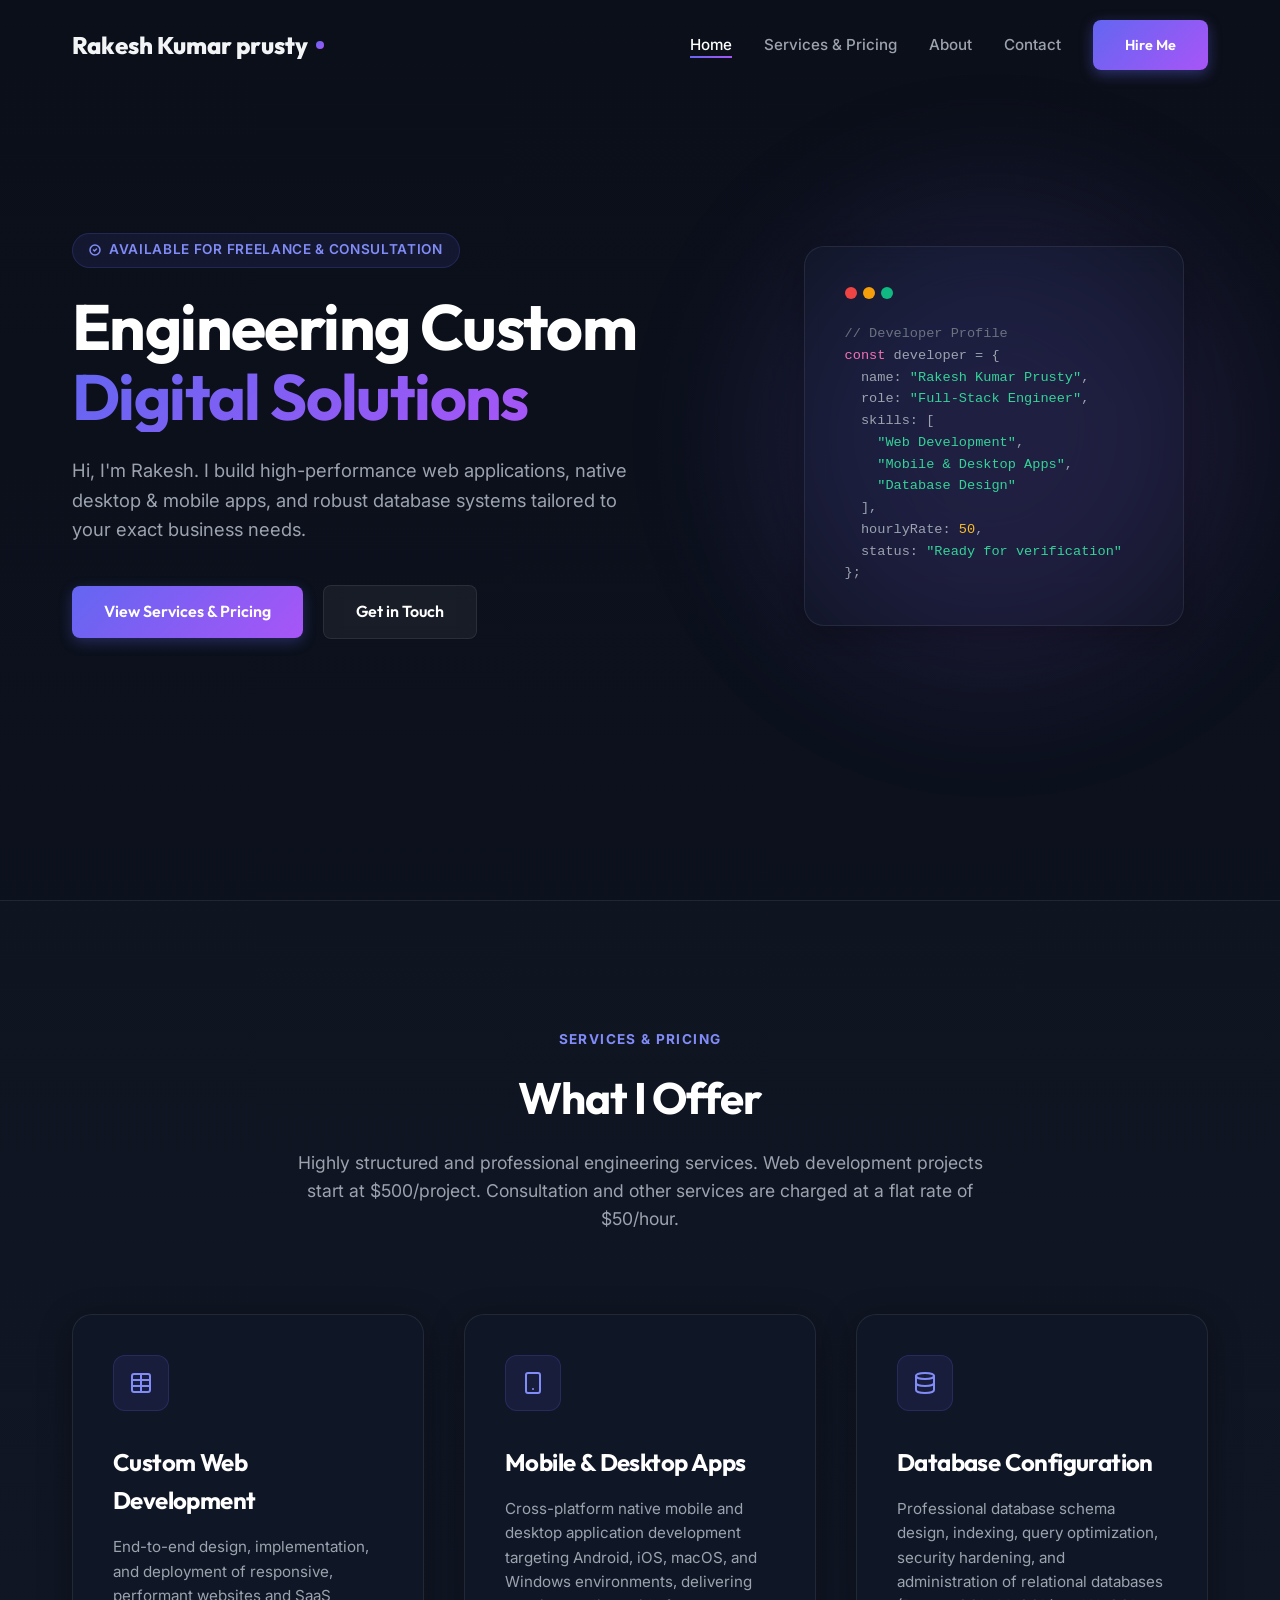
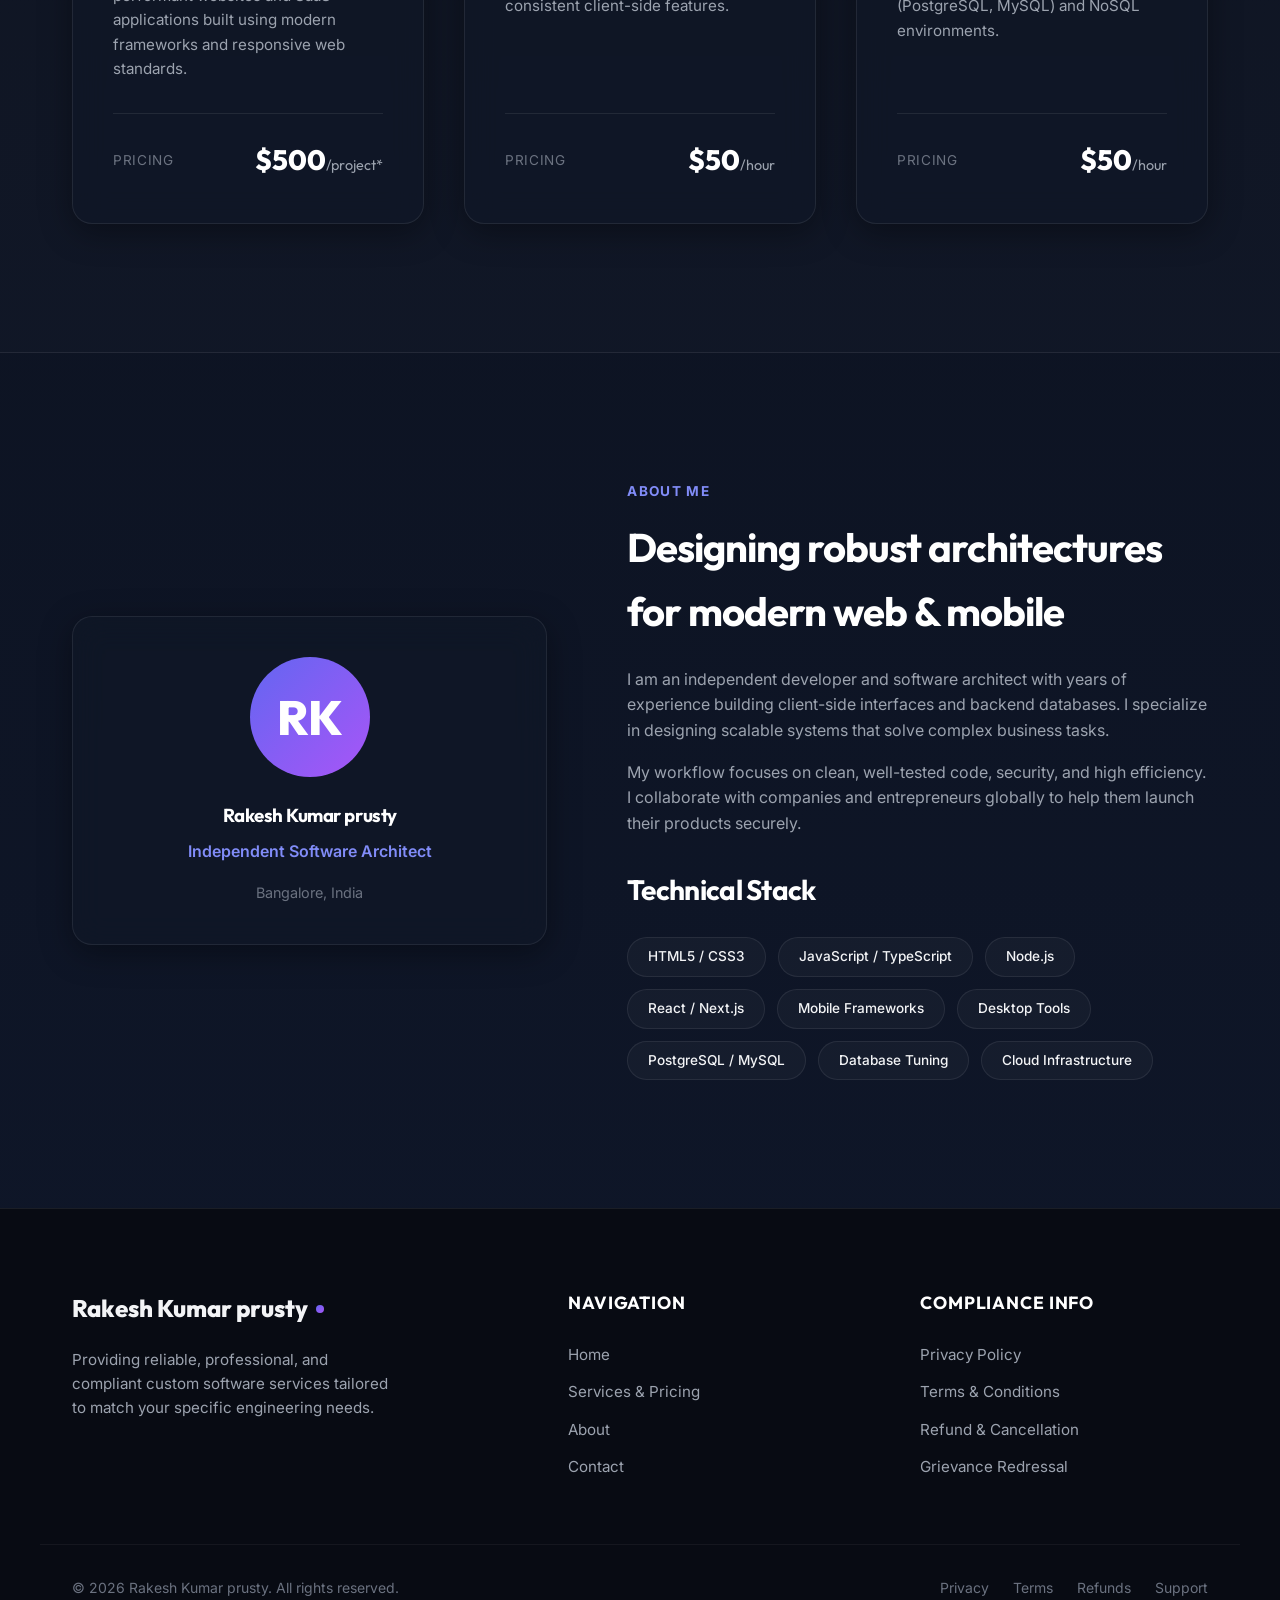
==== index.html @ a21fa16c "Initial commit of compliance website Initial commit of compliance website" ====
<!DOCTYPE html>
<html lang="en">
<head>
    <meta charset="UTF-8">
    <meta name="viewport" content="width=device-width, initial-scale=1.0">
    <title>Rakesh Kumar prusty | Professional Software Developer</title>
    <meta name="description" content="Official developer portfolio of Rakesh Kumar prusty. Expert custom web development, mobile/desktop applications, and database configuration services.">
    <link rel="stylesheet" href="styles.css">
</head>
<body>

    <!-- Header Navigation -->
    <header>
        <div class="container nav-container">
            <a href="index.html" class="logo">
                Rakesh Kumar prusty<span class="logo-dot"></span>
            </a>
            
            <button class="nav-toggle" id="navToggle" aria-label="Toggle Navigation">
                <span></span>
                <span></span>
                <span></span>
            </button>
            
            <ul class="nav-menu" id="navMenu">
                <li><a href="index.html#home" class="nav-link active">Home</a></li>
                <li><a href="index.html#services" class="nav-link">Services & Pricing</a></li>
                <li><a href="index.html#about" class="nav-link">About</a></li>
                <li><a href="contact.html" class="nav-link">Contact</a></li>
                <li><a href="contact.html" class="btn nav-btn">Hire Me</a></li>
            </ul>
        </div>
    </header>

    <!-- Hero Section -->
    <section id="home" class="hero">
        <div class="container hero-grid">
            <div class="hero-content">
                <div class="hero-badge">
                    <svg width="12" height="12" viewBox="0 0 24 24" fill="none" stroke="currentColor" stroke-width="3" stroke-linecap="round" stroke-linejoin="round"><circle cx="12" cy="12" r="10"></circle><path d="m9 12 2 2 4-4"></path></svg>
                    Available for Freelance & Consultation
                </div>
                <h1 class="hero-title">Engineering Custom <span class="text-gradient">Digital Solutions</span></h1>
                <p class="hero-desc">Hi, I'm Rakesh. I build high-performance web applications, native desktop & mobile apps, and robust database systems tailored to your exact business needs.</p>
                <div class="hero-btns">
                    <a href="#services" class="btn btn-primary">View Services & Pricing</a>
                    <a href="contact.html" class="btn btn-secondary">Get in Touch</a>
                </div>
            </div>
            
            <div class="hero-visual">
                <div class="visual-box glass-card">
                    <div class="code-window">
                        <div class="code-header">
                            <span class="code-dot red"></span>
                            <span class="code-dot yellow"></span>
                            <span class="code-dot green"></span>
                        </div>
                        <div class="code-body">
                            <p class="code-comment">// Developer Profile</p>
                            <p><span class="code-keyword">const</span> developer = {</p>
                            <p>&nbsp;&nbsp;name: <span class="code-string">"Rakesh Kumar Prusty"</span>,</p>
                            <p>&nbsp;&nbsp;role: <span class="code-string">"Full-Stack Engineer"</span>,</p>
                            <p>&nbsp;&nbsp;skills: [</p>
                            <p>&nbsp;&nbsp;&nbsp;&nbsp;<span class="code-string">"Web Development"</span>,</p>
                            <p>&nbsp;&nbsp;&nbsp;&nbsp;<span class="code-string">"Mobile & Desktop Apps"</span>,</p>
                            <p>&nbsp;&nbsp;&nbsp;&nbsp;<span class="code-string">"Database Design"</span></p>
                            <p>&nbsp;&nbsp;],</p>
                            <p>&nbsp;&nbsp;hourlyRate: <span class="code-value">50</span>,</p>
                            <p>&nbsp;&nbsp;status: <span class="code-string">"Ready for verification"</span></p>
                            <p>};</p>
                            <br>
                            <p><span class="code-keyword">function</span> <span class="code-property">buildApp</span>(clientRequirements) {</p>
                            <p>&nbsp;&nbsp;<span class="code-keyword">return</span> developer.skills</p>
                            <p>&nbsp;&nbsp;&nbsp;&nbsp;.<span class="code-property">map</span>(skill => <span class="code-property">apply</span>(skill));</p>
                            <p>}</p>
                        </div>
                    </div>
                </div>
            </div>
        </div>
    </section>

    <!-- Services Section -->
    <section id="services" style="background: rgba(255, 255, 255, 0.01); border-top: 1px solid var(--border-color); border-bottom: 1px solid var(--border-color);">
        <div class="container">
            <div class="section-header">
                <span class="section-tag">Services & Pricing</span>
                <h2 class="section-title">What I Offer</h2>
                <p class="section-desc">Highly structured and professional engineering services. Web development projects start at $500/project. Consultation and other services are charged at a flat rate of $50/hour.</p>
            </div>
            
            <div class="services-grid">
                <!-- Service 1 -->
                <div class="service-card glass-card">
                    <div class="service-icon-wrapper">
                        <svg width="24" height="24" viewBox="0 0 24 24" fill="none" stroke="currentColor" stroke-width="2" stroke-linecap="round" stroke-linejoin="round"><rect width="18" height="18" x="3" y="3" rx="2" /><path d="M21 9H3" /><path d="M21 15H3" /><path d="M12 3v18" /></svg>
                    </div>
                    <h3 class="service-title">Custom Web Development</h3>
                    <p class="service-desc">End-to-end design, implementation, and deployment of responsive, performant websites and SaaS applications built using modern frameworks and responsive web standards.</p>
                    <div class="service-footer">
                        <span class="price-label">Pricing</span>
                        <span class="price-value">$500<span class="price-period">/project*</span></span>
                    </div>
                </div>
                
                <!-- Service 2 -->
                <div class="service-card glass-card">
                    <div class="service-icon-wrapper">
                        <svg width="24" height="24" viewBox="0 0 24 24" fill="none" stroke="currentColor" stroke-width="2" stroke-linecap="round" stroke-linejoin="round"><rect width="14" height="20" x="5" y="2" rx="2" ry="2" /><path d="M12 18h.01" /></svg>
                    </div>
                    <h3 class="service-title">Mobile & Desktop Apps</h3>
                    <p class="service-desc">Cross-platform native mobile and desktop application development targeting Android, iOS, macOS, and Windows environments, delivering consistent client-side features.</p>
                    <div class="service-footer">
                        <span class="price-label">Pricing</span>
                        <span class="price-value">$50<span class="price-period">/hour</span></span>
                    </div>
                </div>
                
                <!-- Service 3 -->
                <div class="service-card glass-card">
                    <div class="service-icon-wrapper">
                        <svg width="24" height="24" viewBox="0 0 24 24" fill="none" stroke="currentColor" stroke-width="2" stroke-linecap="round" stroke-linejoin="round"><ellipse cx="12" cy="5" rx="9" ry="3" /><path d="M3 5v14c0 1.66 4 3 9 3s9-1.34 9-3V5" /><path d="M3 12c0 1.66 4 3 9 3s9-1.34 9-3" /></svg>
                    </div>
                    <h3 class="service-title">Database Configuration</h3>
                    <p class="service-desc">Professional database schema design, indexing, query optimization, security hardening, and administration of relational databases (PostgreSQL, MySQL) and NoSQL environments.</p>
                    <div class="service-footer">
                        <span class="price-label">Pricing</span>
                        <span class="price-value">$50<span class="price-period">/hour</span></span>
                    </div>
                </div>
            </div>
        </div>
    </section>

    <!-- About Section -->
    <section id="about">
        <div class="container about-grid">
            <div class="about-visual">
                <div class="glass-card" style="text-align: center;">
                    <div style="width: 120px; height: 120px; border-radius: 50%; background: var(--gradient-primary); margin: 0 auto 1.5rem auto; display: flex; align-items: center; justify-content: center; font-size: 3rem; font-family: var(--font-heading); font-weight: 800; color: #ffffff;">
                        RK
                    </div>
                    <h3>Rakesh Kumar prusty</h3>
                    <p style="color: var(--primary-light); font-weight: 600; margin-top: 0.5rem;">Independent Software Architect</p>
                    <p style="color: var(--text-muted); font-size: 0.9rem; margin-top: 1rem;">Bangalore, India</p>
                </div>
            </div>
            
            <div class="about-content">
                <span class="section-tag">About Me</span>
                <h2 style="font-size: 2.5rem; margin-bottom: 1.5rem;">Designing robust architectures for modern web & mobile</h2>
                <div class="about-text">
                    <p>I am an independent developer and software architect with years of experience building client-side interfaces and backend databases. I specialize in designing scalable systems that solve complex business tasks.</p>
                    <p>My workflow focuses on clean, well-tested code, security, and high efficiency. I collaborate with companies and entrepreneurs globally to help them launch their products securely.</p>
                </div>
                <h3>Technical Stack</h3>
                <div class="skills-list">
                    <span class="skill-tag">HTML5 / CSS3</span>
                    <span class="skill-tag">JavaScript / TypeScript</span>
                    <span class="skill-tag">Node.js</span>
                    <span class="skill-tag">React / Next.js</span>
                    <span class="skill-tag">Mobile Frameworks</span>
                    <span class="skill-tag">Desktop Tools</span>
                    <span class="skill-tag">PostgreSQL / MySQL</span>
                    <span class="skill-tag">Database Tuning</span>
                    <span class="skill-tag">Cloud Infrastructure</span>
                </div>
            </div>
        </div>
    </section>

    <!-- Footer -->
    <footer>
        <div class="container footer-grid">
            <div class="footer-brand">
                <a href="index.html" class="logo">
                    Rakesh Kumar prusty<span class="logo-dot"></span>
                </a>
                <p class="footer-text">Providing reliable, professional, and compliant custom software services tailored to match your specific engineering needs.</p>
            </div>
            
            <div>
                <h4 class="footer-title">Navigation</h4>
                <ul class="footer-links">
                    <li><a href="index.html#home" class="footer-link">Home</a></li>
                    <li><a href="index.html#services" class="footer-link">Services & Pricing</a></li>
                    <li><a href="index.html#about" class="footer-link">About</a></li>
                    <li><a href="contact.html" class="footer-link">Contact</a></li>
                </ul>
            </div>
            
            <div>
                <h4 class="footer-title">Compliance Info</h4>
                <ul class="footer-links">
                    <li><a href="privacy.html" class="footer-link">Privacy Policy</a></li>
                    <li><a href="terms.html" class="footer-link">Terms & Conditions</a></li>
                    <li><a href="refund.html" class="footer-link">Refund & Cancellation</a></li>
                    <li><a href="contact.html" class="footer-link">Grievance Redressal</a></li>
                </ul>
            </div>
        </div>
        
        <div class="container footer-bottom">
            <p>&copy; <span id="currentYear"></span> Rakesh Kumar prusty. All rights reserved.</p>
            <div class="footer-policies">
                <a href="privacy.html">Privacy</a>
                <a href="terms.html">Terms</a>
                <a href="refund.html">Refunds</a>
                <a href="contact.html">Support</a>
            </div>
        </div>
    </footer>

    <script src="script.js"></script>
</body>
</html>
---- styles.css ----
@import url('https://fonts.googleapis.com/css2?family=Inter:wght@300;400;500;600;700&family=Outfit:wght@400;500;600;700;800&display=swap');

/* CSS Custom Properties / Design System */
:root {
    /* Colors */
    --bg-primary: #0b0f19;
    --bg-secondary: #111827;
    --bg-card: rgba(17, 24, 39, 0.7);
    --border-color: rgba(255, 255, 255, 0.08);
    --border-color-hover: rgba(99, 102, 241, 0.4);
    
    --text-primary: #f3f4f6;
    --text-secondary: #9ca3af;
    --text-muted: #6b7280;
    
    --primary: #6366f1;
    --primary-light: #818cf8;
    --primary-dark: #4f46e5;
    --secondary: #14b8a6;
    --accent: #a855f7;
    
    /* Gradients */
    --gradient-primary: linear-gradient(135deg, var(--primary), var(--accent));
    --gradient-glow: linear-gradient(135deg, rgba(99, 102, 241, 0.15), rgba(168, 85, 247, 0.15));
    --gradient-dark: linear-gradient(to bottom, #0b0f19, #0f172a);
    
    /* Fonts */
    --font-heading: 'Outfit', sans-serif;
    --font-body: 'Inter', sans-serif;
    
    /* Transitions & Shadow */
    --transition-fast: 0.2s cubic-bezier(0.4, 0, 0.2, 1);
    --transition-normal: 0.3s cubic-bezier(0.4, 0, 0.2, 1);
    --transition-slow: 0.5s cubic-bezier(0.4, 0, 0.2, 1);
    --shadow-sm: 0 1px 2px 0 rgba(0, 0, 0, 0.05);
    --shadow-md: 0 4px 6px -1px rgba(0, 0, 0, 0.1), 0 2px 4px -1px rgba(0, 0, 0, 0.06);
    --shadow-lg: 0 10px 15px -3px rgba(0, 0, 0, 0.1), 0 4px 6px -2px rgba(0, 0, 0, 0.05);
    --shadow-glass: 0 8px 32px 0 rgba(0, 0, 0, 0.37);
}

/* Reset & Global */
* {
    margin: 0;
    padding: 0;
    box-sizing: border-box;
}

html {
    scroll-behavior: smooth;
    font-size: 16px;
}

body {
    background-color: var(--bg-primary);
    background-image: var(--gradient-dark);
    color: var(--text-primary);
    font-family: var(--font-body);
    line-height: 1.6;
    overflow-x: hidden;
    min-height: 100vh;
}

/* Typography */
h1, h2, h3, h4, h5, h6 {
    font-family: var(--font-heading);
    font-weight: 700;
    letter-spacing: -0.025em;
    color: #ffffff;
}

a {
    color: inherit;
    text-decoration: none;
    transition: var(--transition-fast);
}

/* Helper Classes */
.container {
    width: 100%;
    max-width: 1200px;
    margin: 0 auto;
    padding: 0 2rem;
}

.text-gradient {
    background: var(--gradient-primary);
    -webkit-background-clip: text;
    -webkit-text-fill-color: transparent;
    background-clip: text;
    display: inline-block;
}

/* Navigation Bar */
header {
    position: fixed;
    top: 0;
    left: 0;
    width: 100%;
    z-index: 1000;
    padding: 1.25rem 0;
    transition: var(--transition-normal);
}

header.scrolled {
    padding: 0.75rem 0;
    background: rgba(11, 15, 25, 0.8);
    backdrop-filter: blur(12px);
    -webkit-backdrop-filter: blur(12px);
    border-bottom: 1px solid var(--border-color);
    box-shadow: var(--shadow-glass);
}

.nav-container {
    display: flex;
    justify-content: space-between;
    align-items: center;
}

.logo {
    font-family: var(--font-heading);
    font-size: 1.5rem;
    font-weight: 800;
    display: flex;
    align-items: center;
    gap: 0.5rem;
}

.logo-dot {
    width: 8px;
    height: 8px;
    border-radius: 50%;
    background: var(--gradient-primary);
    display: inline-block;
}

.nav-menu {
    display: flex;
    align-items: center;
    list-style: none;
    gap: 2rem;
}

.nav-link {
    font-weight: 500;
    font-size: 0.95rem;
    color: var(--text-secondary);
    position: relative;
    padding: 0.25rem 0;
}

.nav-link::after {
    content: '';
    position: absolute;
    bottom: 0;
    left: 0;
    width: 0;
    height: 2px;
    background: var(--gradient-primary);
    transition: var(--transition-normal);
}

.nav-link:hover, .nav-link.active {
    color: #ffffff;
}

.nav-link:hover::after, .nav-link.active::after {
    width: 100%;
}

.nav-btn {
    background: var(--gradient-primary);
    color: #ffffff;
    padding: 0.6rem 1.25rem;
    border-radius: 9999px;
    font-weight: 600;
    font-size: 0.9rem;
    box-shadow: 0 4px 14px rgba(99, 102, 241, 0.4);
}

.nav-btn:hover {
    transform: translateY(-2px);
    box-shadow: 0 6px 20px rgba(99, 102, 241, 0.6);
}

/* Mobile Nav Toggle */
.nav-toggle {
    display: none;
    cursor: pointer;
    background: none;
    border: none;
    flex-direction: column;
    gap: 6px;
    z-index: 1001;
}

.nav-toggle span {
    display: block;
    width: 25px;
    height: 2px;
    background: #ffffff;
    transition: var(--transition-normal);
}

/* Hero Section */
.hero {
    min-height: 100vh;
    display: flex;
    align-items: center;
    padding-top: 100px;
    position: relative;
    overflow: hidden;
}

.hero-grid {
    display: grid;
    grid-template-columns: 1.2fr 0.8fr;
    gap: 4rem;
    align-items: center;
}

.hero-badge {
    background: rgba(99, 102, 241, 0.1);
    border: 1px solid rgba(99, 102, 241, 0.2);
    color: var(--primary-light);
    padding: 0.35rem 1rem;
    border-radius: 9999px;
    font-size: 0.85rem;
    font-weight: 600;
    letter-spacing: 0.05em;
    text-transform: uppercase;
    display: inline-flex;
    align-items: center;
    gap: 0.5rem;
    margin-bottom: 1.5rem;
}

.hero-title {
    font-size: 4rem;
    line-height: 1.1;
    margin-bottom: 1.5rem;
}

.hero-desc {
    font-size: 1.15rem;
    color: var(--text-secondary);
    margin-bottom: 2.5rem;
    max-width: 580px;
}

.hero-btns {
    display: flex;
    gap: 1.25rem;
    align-items: center;
}

.btn {
    display: inline-flex;
    align-items: center;
    justify-content: center;
    padding: 0.85rem 2rem;
    border-radius: 8px;
    font-weight: 600;
    font-family: var(--font-heading);
    transition: var(--transition-normal);
    cursor: pointer;
    border: none;
}

.btn-primary {
    background: var(--gradient-primary);
    color: #ffffff;
    box-shadow: 0 4px 14px rgba(99, 102, 241, 0.3);
}

.btn-primary:hover {
    transform: translateY(-2px);
    box-shadow: 0 6px 20px rgba(99, 102, 241, 0.5);
}

.btn-secondary {
    background: rgba(255, 255, 255, 0.05);
    border: 1px solid var(--border-color);
    color: #ffffff;
    backdrop-filter: blur(8px);
}

.btn-secondary:hover {
    background: rgba(255, 255, 255, 0.1);
    border-color: var(--border-color-hover);
    transform: translateY(-2px);
}

/* Glassmorphic Art Card */
.hero-visual {
    position: relative;
    display: flex;
    justify-content: center;
    align-items: center;
}

.glass-card {
    background: var(--bg-card);
    backdrop-filter: blur(16px);
    -webkit-backdrop-filter: blur(16px);
    border: 1px solid var(--border-color);
    border-radius: 20px;
    padding: 2.5rem;
    box-shadow: var(--shadow-glass);
    transition: var(--transition-normal);
}

.glass-card:hover {
    border-color: var(--border-color-hover);
    box-shadow: 0 10px 40px rgba(99, 102, 241, 0.2);
}

.visual-box {
    width: 100%;
    max-width: 380px;
    height: 380px;
    position: relative;
    z-index: 1;
}

.visual-box::before {
    content: '';
    position: absolute;
    top: -10%;
    left: -10%;
    width: 120%;
    height: 120%;
    background: var(--gradient-primary);
    border-radius: 50%;
    filter: blur(80px);
    opacity: 0.15;
    z-index: -1;
}

.code-window {
    width: 100%;
    height: 100%;
    display: flex;
    flex-direction: column;
    overflow: hidden;
}

.code-header {
    display: flex;
    gap: 6px;
    margin-bottom: 1.5rem;
}

.code-dot {
    width: 12px;
    height: 12px;
    border-radius: 50%;
}

.code-dot.red { background: #ef4444; }
.code-dot.yellow { background: #f59e0b; }
.code-dot.green { background: #10b981; }

.code-body {
    font-family: 'Courier New', Courier, monospace;
    font-size: 0.85rem;
    color: var(--text-secondary);
    flex-grow: 1;
}

.code-keyword { color: #f472b6; }
.code-property { color: #60a5fa; }
.code-string { color: #34d399; }
.code-value { color: #fbbf24; }
.code-comment { color: var(--text-muted); }

/* Sections Global */
section {
    padding: 8rem 0;
}

.section-header {
    text-align: center;
    max-width: 700px;
    margin: 0 auto 5rem auto;
}

.section-tag {
    font-family: var(--font-body);
    font-size: 0.85rem;
    font-weight: 700;
    color: var(--primary-light);
    text-transform: uppercase;
    letter-spacing: 0.1em;
    margin-bottom: 0.75rem;
    display: block;
}

.section-title {
    font-size: 2.75rem;
    margin-bottom: 1rem;
}

.section-desc {
    color: var(--text-secondary);
    font-size: 1.1rem;
}

/* Services / Pricing Section */
.services-grid {
    display: grid;
    grid-template-columns: repeat(auto-fit, minmax(320px, 1fr));
    gap: 2.5rem;
}

.service-card {
    display: flex;
    flex-direction: column;
    height: 100%;
}

.service-icon-wrapper {
    width: 56px;
    height: 56px;
    border-radius: 12px;
    background: rgba(99, 102, 241, 0.1);
    border: 1px solid rgba(99, 102, 241, 0.2);
    display: flex;
    align-items: center;
    justify-content: center;
    color: var(--primary-light);
    font-size: 1.75rem;
    margin-bottom: 2rem;
    transition: var(--transition-normal);
}

.service-card:hover .service-icon-wrapper {
    background: var(--gradient-primary);
    color: #ffffff;
    box-shadow: 0 4px 14px rgba(99, 102, 241, 0.4);
    transform: scale(1.05);
}

.service-title {
    font-size: 1.5rem;
    margin-bottom: 1rem;
}

.service-desc {
    color: var(--text-secondary);
    font-size: 0.95rem;
    margin-bottom: 2rem;
    flex-grow: 1;
}

.service-footer {
    border-top: 1px solid var(--border-color);
    padding-top: 1.5rem;
    display: flex;
    justify-content: space-between;
    align-items: center;
}

.price-label {
    font-size: 0.85rem;
    color: var(--text-muted);
    text-transform: uppercase;
    letter-spacing: 0.05em;
}

.price-value {
    font-family: var(--font-heading);
    font-size: 1.75rem;
    font-weight: 800;
    color: #ffffff;
}

.price-period {
    font-size: 0.9rem;
    color: var(--text-secondary);
    font-weight: 400;
}

/* Skills/About Section */
.about-grid {
    display: grid;
    grid-template-columns: 0.9fr 1.1fr;
    gap: 5rem;
    align-items: center;
}

.about-content h3 {
    font-size: 1.75rem;
    margin-bottom: 1.5rem;
}

.about-text {
    color: var(--text-secondary);
    margin-bottom: 2rem;
}

.about-text p {
    margin-bottom: 1rem;
}

.skills-list {
    display: flex;
    flex-wrap: wrap;
    gap: 0.75rem;
}

.skill-tag {
    background: rgba(255, 255, 255, 0.03);
    border: 1px solid var(--border-color);
    color: var(--text-primary);
    padding: 0.5rem 1.25rem;
    border-radius: 9999px;
    font-size: 0.85rem;
    font-weight: 500;
    transition: var(--transition-fast);
}

.skill-tag:hover {
    border-color: var(--primary-light);
    background: rgba(99, 102, 241, 0.05);
    color: #ffffff;
    transform: translateY(-2px);
}

/* Contact Grid */
.contact-grid {
    display: grid;
    grid-template-columns: 1fr 1fr;
    gap: 4rem;
}

.contact-info-list {
    display: flex;
    flex-direction: column;
    gap: 2rem;
}

.contact-item {
    display: flex;
    gap: 1.5rem;
    align-items: flex-start;
}

.contact-icon {
    width: 48px;
    height: 48px;
    border-radius: 50%;
    background: rgba(99, 102, 241, 0.1);
    border: 1px solid rgba(99, 102, 241, 0.2);
    display: flex;
    align-items: center;
    justify-content: center;
    color: var(--primary-light);
    font-size: 1.25rem;
    flex-shrink: 0;
}

.contact-item-title {
    font-size: 1.1rem;
    font-weight: 600;
    margin-bottom: 0.25rem;
    color: #ffffff;
}

.contact-item-desc {
    color: var(--text-secondary);
    font-size: 0.95rem;
}

.contact-form .form-group {
    margin-bottom: 1.5rem;
}

.contact-form label {
    display: block;
    font-size: 0.9rem;
    font-weight: 500;
    margin-bottom: 0.5rem;
    color: var(--text-primary);
}

.contact-form input,
.contact-form textarea {
    width: 100%;
    background: rgba(255, 255, 255, 0.02);
    border: 1px solid var(--border-color);
    border-radius: 8px;
    padding: 0.85rem 1.25rem;
    color: #ffffff;
    font-family: var(--font-body);
    font-size: 0.95rem;
    transition: var(--transition-normal);
}

.contact-form input:focus,
.contact-form textarea:focus {
    outline: none;
    border-color: var(--primary);
    background: rgba(255, 255, 255, 0.05);
    box-shadow: 0 0 0 3px rgba(99, 102, 241, 0.15);
}

/* Footer styling */
footer {
    border-top: 1px solid var(--border-color);
    background-color: #080b13;
    padding: 5rem 0 3rem 0;
}

.footer-grid {
    display: grid;
    grid-template-columns: 1.5fr 1fr 1fr;
    gap: 4rem;
    margin-bottom: 4rem;
}

.footer-brand .logo {
    margin-bottom: 1.25rem;
}

.footer-text {
    color: var(--text-secondary);
    font-size: 0.95rem;
    max-width: 320px;
}

.footer-title {
    font-size: 1.1rem;
    margin-bottom: 1.5rem;
    text-transform: uppercase;
    letter-spacing: 0.05em;
}

.footer-links {
    list-style: none;
    display: flex;
    flex-direction: column;
    gap: 0.75rem;
}

.footer-link {
    color: var(--text-secondary);
    font-size: 0.95rem;
}

.footer-link:hover {
    color: var(--primary-light);
    padding-left: 4px;
}

.footer-bottom {
    border-top: 1px solid rgba(255, 255, 255, 0.05);
    padding-top: 2rem;
    display: flex;
    justify-content: space-between;
    align-items: center;
    color: var(--text-muted);
    font-size: 0.875rem;
}

.footer-policies {
    display: flex;
    gap: 1.5rem;
}

.footer-policies a:hover {
    color: var(--text-secondary);
}

/* Compliance/Policy Page Content Styles */
.policy-page {
    padding-top: 140px;
    padding-bottom: 8rem;
}

.policy-card {
    padding: 4rem;
}

.policy-header {
    border-bottom: 1px solid var(--border-color);
    padding-bottom: 2.5rem;
    margin-bottom: 3rem;
}

.policy-meta {
    font-size: 0.9rem;
    color: var(--text-muted);
    margin-top: 0.5rem;
}

.policy-content h2 {
    font-size: 1.75rem;
    margin-top: 2.5rem;
    margin-bottom: 1rem;
}

.policy-content p {
    color: var(--text-secondary);
    margin-bottom: 1.5rem;
    font-size: 1rem;
}

.policy-content ul, 
.policy-content ol {
    margin-bottom: 1.5rem;
    padding-left: 2rem;
    color: var(--text-secondary);
}

.policy-content li {
    margin-bottom: 0.5rem;
}

.policy-content strong {
    color: #ffffff;
}

/* Compliance Tables (for Refund rates, Grievance details) */
.compliance-table {
    width: 100%;
    border-collapse: collapse;
    margin: 2rem 0;
    font-size: 0.95rem;
}

.compliance-table th, 
.compliance-table td {
    border: 1px solid var(--border-color);
    padding: 1rem;
    text-align: left;
}

.compliance-table th {
    background: rgba(255, 255, 255, 0.03);
    color: #ffffff;
    font-weight: 600;
}

.compliance-table td {
    color: var(--text-secondary);
}

.compliance-table tr:hover {
    background: rgba(255, 255, 255, 0.01);
}

/* Mobile Responsive Adjustments */
@media (max-width: 991px) {
    html {
        font-size: 15px;
    }
    
    .hero {
        padding-top: 140px;
    }
    
    .hero-grid {
        grid-template-columns: 1fr;
        gap: 3rem;
        text-align: center;
    }
    
    .hero-desc {
        margin-left: auto;
        margin-right: auto;
    }
    
    .hero-btns {
        justify-content: center;
    }
    
    .about-grid {
        grid-template-columns: 1fr;
        gap: 3rem;
    }
    
    .contact-grid {
        grid-template-columns: 1fr;
        gap: 3rem;
    }
}

@media (max-width: 768px) {
    /* Navigation responsive overlay */
    .nav-toggle {
        display: flex;
    }
    
    .nav-menu {
        position: fixed;
        top: 0;
        right: -100%;
        width: 80%;
        max-width: 300px;
        height: 100vh;
        background: rgba(11, 15, 25, 0.95);
        backdrop-filter: blur(20px);
        -webkit-backdrop-filter: blur(20px);
        border-left: 1px solid var(--border-color);
        flex-direction: column;
        justify-content: center;
        align-items: center;
        gap: 2.5rem;
        transition: var(--transition-normal);
        box-shadow: var(--shadow-glass);
    }
    
    .nav-menu.open {
        right: 0;
    }
    
    /* Toggle icon state when open */
    .nav-toggle.open span:nth-child(1) {
        transform: rotate(45deg) translate(5px, 6px);
    }
    
    .nav-toggle.open span:nth-child(2) {
        opacity: 0;
    }
    
    .nav-toggle.open span:nth-child(3) {
        transform: rotate(-45deg) translate(5px, -6px);
    }
    
    .hero-title {
        font-size: 3rem;
    }
    
    .section-title {
        font-size: 2.25rem;
    }
    
    .policy-card {
        padding: 2rem;
    }
    
    .footer-grid {
        grid-template-columns: 1fr;
        gap: 2.5rem;
    }
    
    .footer-bottom {
        flex-direction: column;
        gap: 1.5rem;
        text-align: center;
    }
}
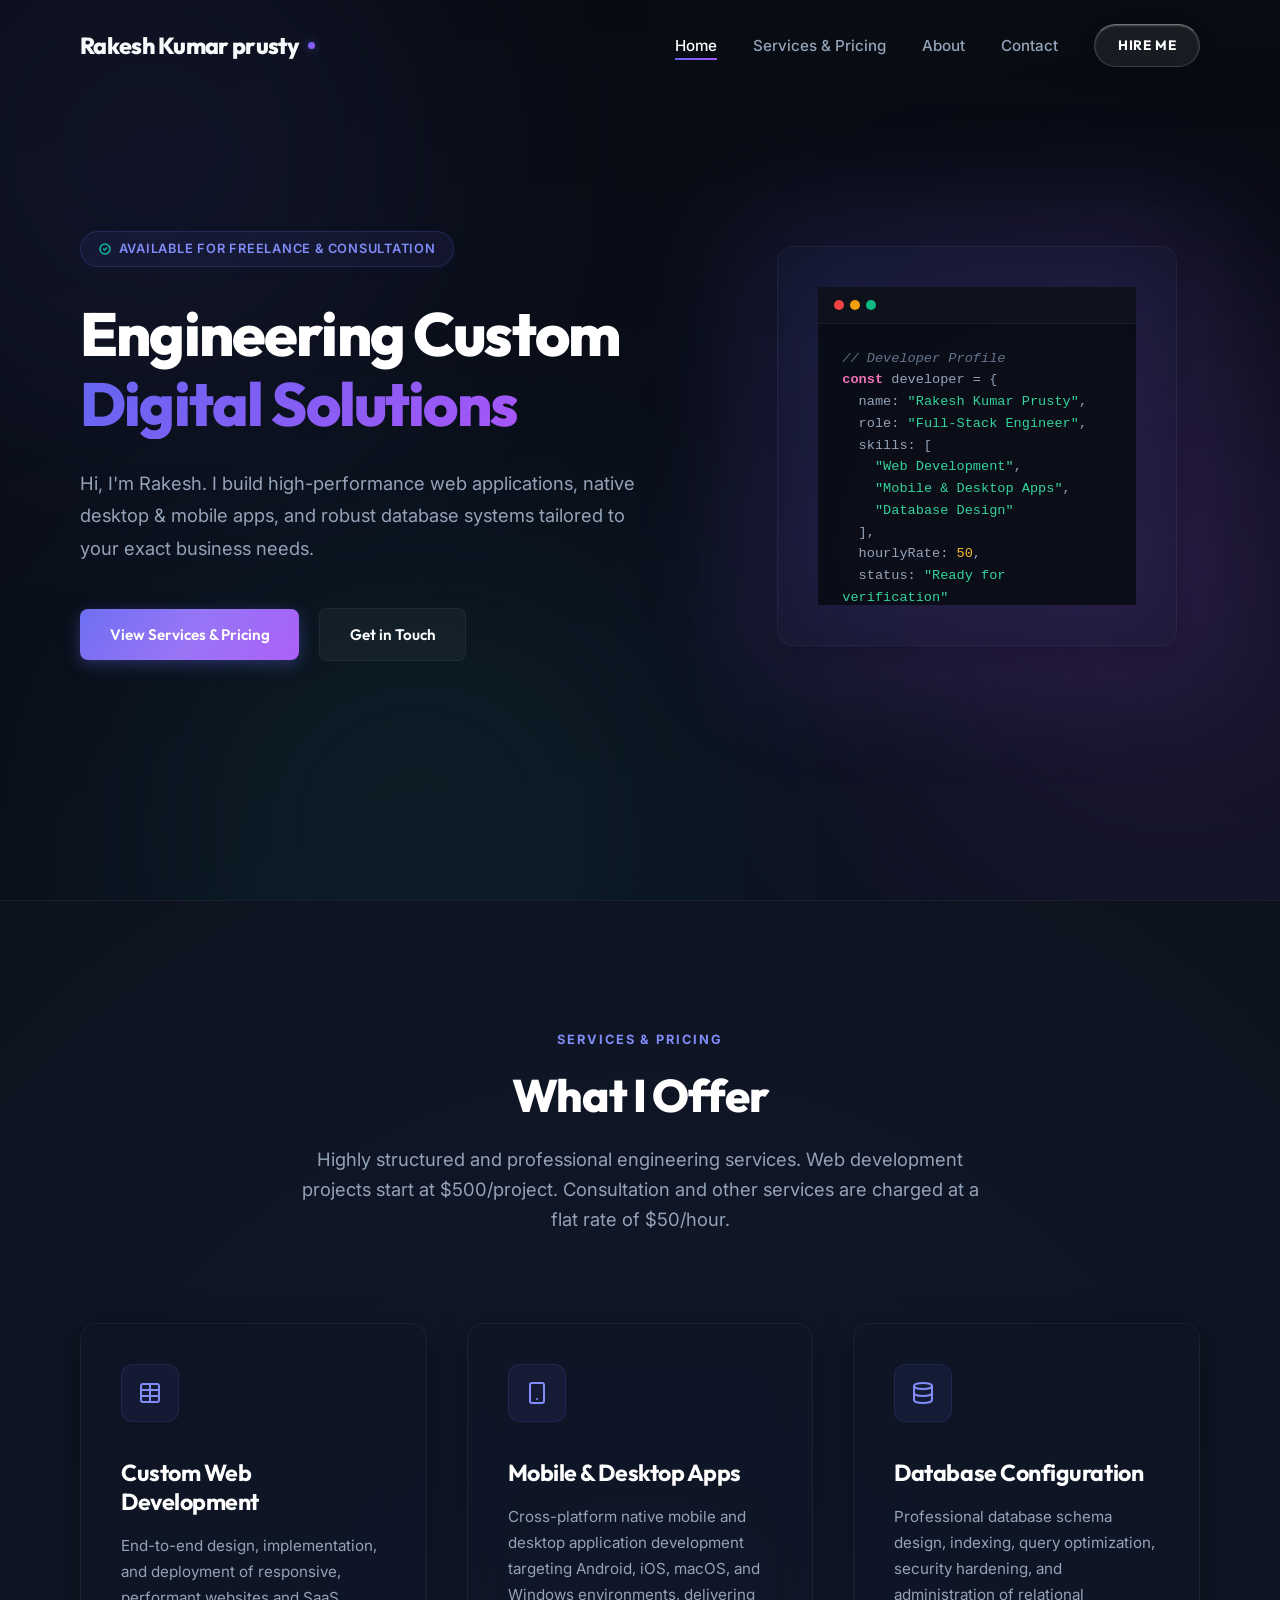
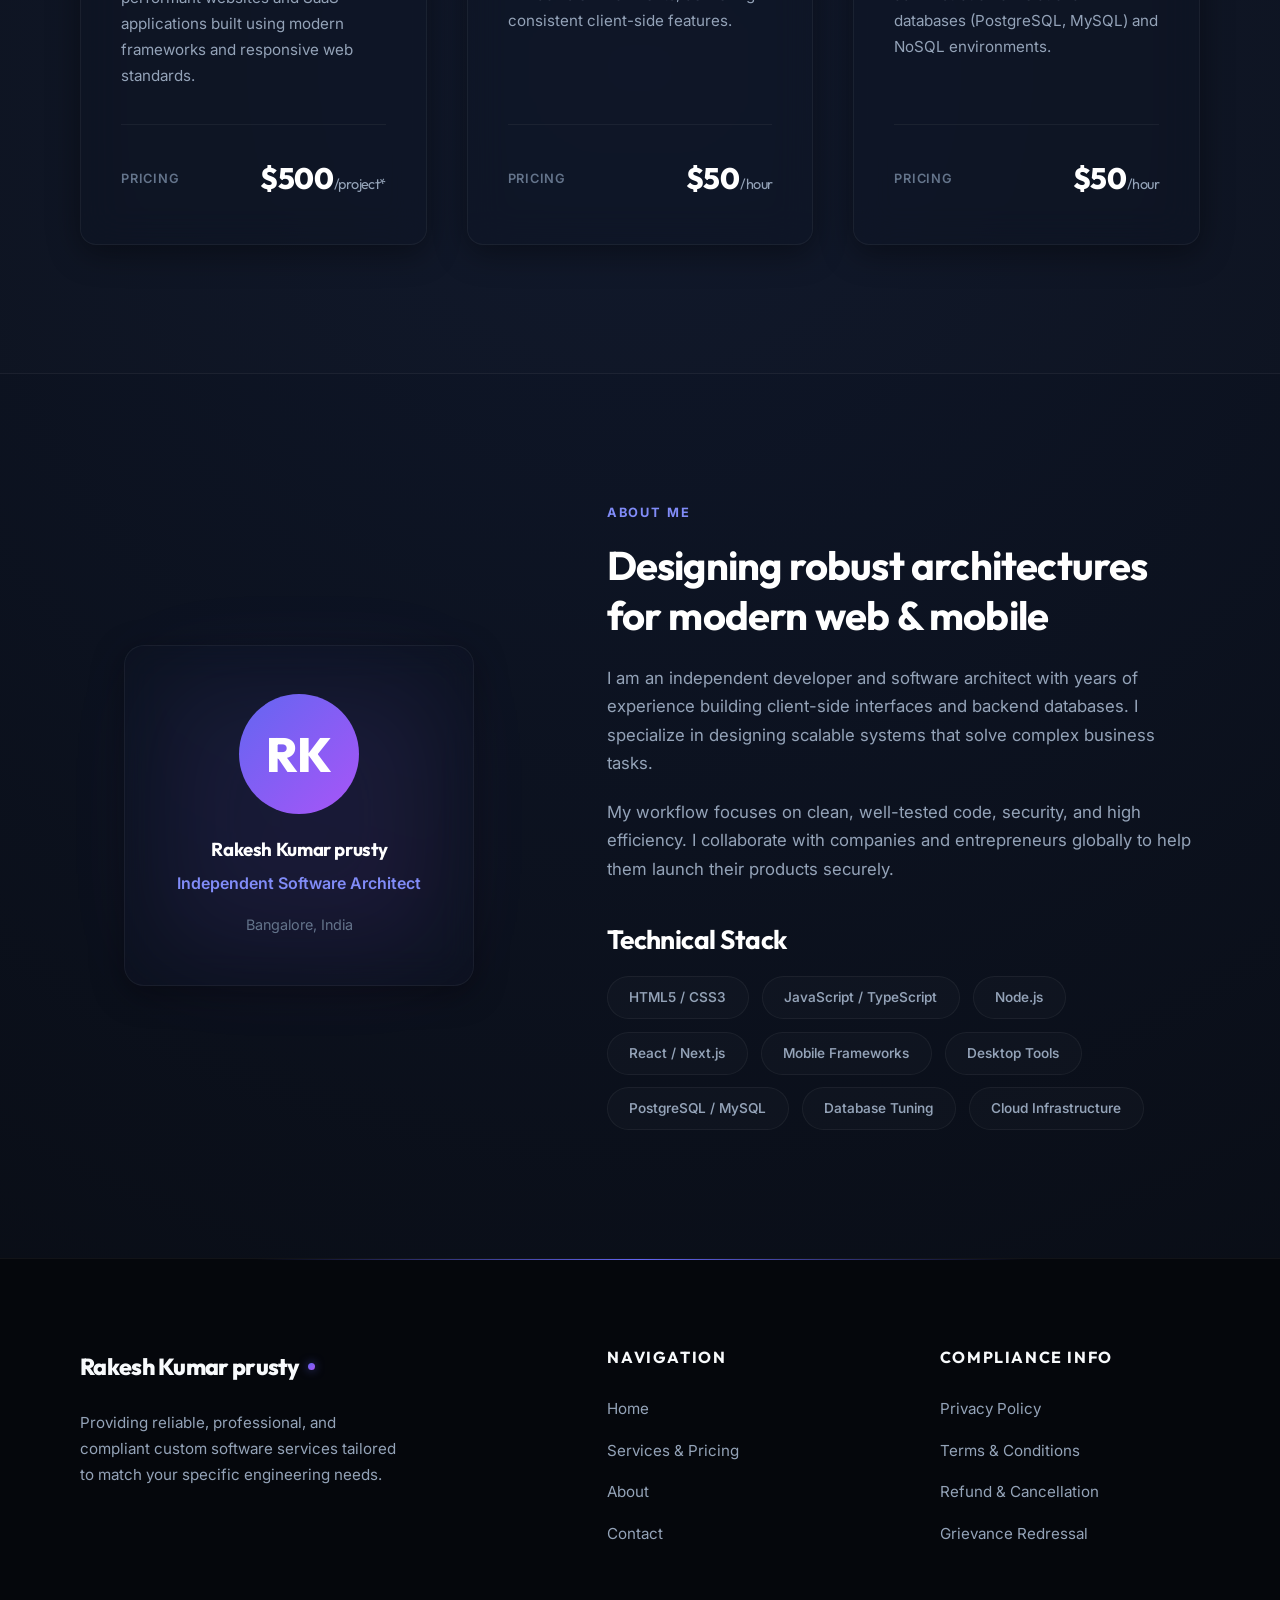
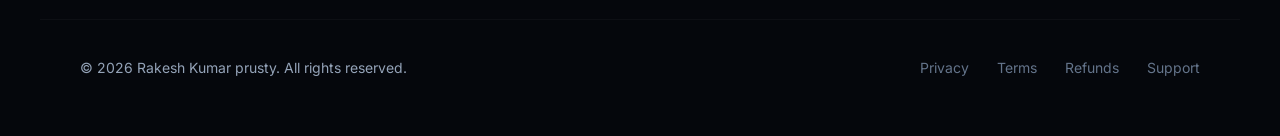
==== commit 298b38ac: "Update" ====
--- a/index.html
+++ b/index.html
@@ -5,9 +5,16 @@
     <meta name="viewport" content="width=device-width, initial-scale=1.0">
     <title>Rakesh Kumar prusty | Professional Software Developer</title>
     <meta name="description" content="Official developer portfolio of Rakesh Kumar prusty. Expert custom web development, mobile/desktop applications, and database configuration services.">
-    <link rel="stylesheet" href="styles.css">
+    <link rel="stylesheet" href="styles.css?v=1.1">
 </head>
 <body>
+
+    <!-- Background Glowing Ambient Blobs -->
+    <div class="bg-blobs-container">
+        <div class="bg-blob bg-blob-1"></div>
+        <div class="bg-blob bg-blob-2"></div>
+        <div class="bg-blob bg-blob-3"></div>
+    </div>
 
     <!-- Header Navigation -->
     <header>
--- a/styles.css
+++ b/styles.css
@@ -1,44 +1,56 @@
-@import url('https://fonts.googleapis.com/css2?family=Inter:wght@300;400;500;600;700&family=Outfit:wght@400;500;600;700;800&display=swap');
-
-/* CSS Custom Properties / Design System */
+@import url('https://fonts.googleapis.com/css2?family=Inter:wght@300;400;500;600;700&family=Outfit:wght@400;500;600;700;800;900&display=swap');
+
+/* Design Tokens & CSS Custom Properties */
 :root {
-    /* Colors */
-    --bg-primary: #0b0f19;
-    --bg-secondary: #111827;
-    --bg-card: rgba(17, 24, 39, 0.7);
-    --border-color: rgba(255, 255, 255, 0.08);
-    --border-color-hover: rgba(99, 102, 241, 0.4);
-    
-    --text-primary: #f3f4f6;
-    --text-secondary: #9ca3af;
-    --text-muted: #6b7280;
-    
-    --primary: #6366f1;
+    /* Harmonious Color Palette */
+    --bg-primary: #080b11;
+    --bg-secondary: #0f131a;
+    --bg-card: rgba(15, 22, 36, 0.45);
+    --bg-card-hover: rgba(20, 30, 50, 0.6);
+    --border-color: rgba(255, 255, 255, 0.05);
+    --border-color-hover: rgba(99, 102, 241, 0.35);
+    
+    /* Brand Colors */
+    --primary: #6366f1;       /* Indigo */
+    --primary-glow: rgba(99, 102, 241, 0.15);
     --primary-light: #818cf8;
     --primary-dark: #4f46e5;
-    --secondary: #14b8a6;
-    --accent: #a855f7;
+    
+    --secondary: #14b8a6;     /* Teal */
+    --secondary-glow: rgba(20, 184, 166, 0.15);
+    
+    --accent: #a855f7;        /* Purple */
+    --accent-glow: rgba(168, 85, 247, 0.15);
+    
+    /* Text Colors */
+    --text-primary: #f8fafc;
+    --text-secondary: #94a3b8;
+    --text-muted: #64748b;
     
     /* Gradients */
     --gradient-primary: linear-gradient(135deg, var(--primary), var(--accent));
-    --gradient-glow: linear-gradient(135deg, rgba(99, 102, 241, 0.15), rgba(168, 85, 247, 0.15));
-    --gradient-dark: linear-gradient(to bottom, #0b0f19, #0f172a);
-    
-    /* Fonts */
+    --gradient-accent: linear-gradient(135deg, var(--secondary), var(--primary));
+    --gradient-dark: radial-gradient(circle at 50% 50%, #0f172a 0%, #080b11 100%);
+    --gradient-text: linear-gradient(to right, #ffffff, #cbd5e1);
+    
+    /* Typography */
     --font-heading: 'Outfit', sans-serif;
     --font-body: 'Inter', sans-serif;
     
-    /* Transitions & Shadow */
+    /* Animation Timings */
     --transition-fast: 0.2s cubic-bezier(0.4, 0, 0.2, 1);
-    --transition-normal: 0.3s cubic-bezier(0.4, 0, 0.2, 1);
-    --transition-slow: 0.5s cubic-bezier(0.4, 0, 0.2, 1);
-    --shadow-sm: 0 1px 2px 0 rgba(0, 0, 0, 0.05);
-    --shadow-md: 0 4px 6px -1px rgba(0, 0, 0, 0.1), 0 2px 4px -1px rgba(0, 0, 0, 0.06);
-    --shadow-lg: 0 10px 15px -3px rgba(0, 0, 0, 0.1), 0 4px 6px -2px rgba(0, 0, 0, 0.05);
-    --shadow-glass: 0 8px 32px 0 rgba(0, 0, 0, 0.37);
-}
-
-/* Reset & Global */
+    --transition-normal: 0.35s cubic-bezier(0.25, 0.8, 0.25, 1);
+    --transition-slow: 0.6s cubic-bezier(0.16, 1, 0.3, 1);
+    
+    /* Shadows & Glows */
+    --shadow-sm: 0 1px 3px rgba(0,0,0,0.12);
+    --shadow-md: 0 10px 25px -5px rgba(0,0,0,0.3);
+    --shadow-lg: 0 20px 40px -15px rgba(0,0,0,0.5);
+    --shadow-glass: 0 8px 32px 0 rgba(0, 0, 0, 0.4);
+    --shadow-card-glow: 0 10px 30px rgba(99, 102, 241, 0.08);
+}
+
+/* Reset & Base Rules */
 * {
     margin: 0;
     padding: 0;
@@ -48,6 +60,23 @@
 html {
     scroll-behavior: smooth;
     font-size: 16px;
+    scrollbar-width: thin;
+    scrollbar-color: var(--primary) var(--bg-primary);
+}
+
+/* Custom Scrollbar */
+::-webkit-scrollbar {
+    width: 8px;
+}
+::-webkit-scrollbar-track {
+    background: var(--bg-primary);
+}
+::-webkit-scrollbar-thumb {
+    background: rgba(99, 102, 241, 0.3);
+    border-radius: 9999px;
+}
+::-webkit-scrollbar-thumb:hover {
+    background: var(--primary);
 }
 
 body {
@@ -55,17 +84,79 @@
     background-image: var(--gradient-dark);
     color: var(--text-primary);
     font-family: var(--font-body);
-    line-height: 1.6;
+    line-height: 1.7;
     overflow-x: hidden;
     min-height: 100vh;
+    position: relative;
+    -webkit-font-smoothing: antialiased;
+}
+
+/* Background Glowing Ambient Blobs */
+.bg-blobs-container {
+    position: fixed;
+    top: 0;
+    left: 0;
+    width: 100%;
+    height: 100%;
+    z-index: -2;
+    pointer-events: none;
+    overflow: hidden;
+}
+
+.bg-blob {
+    position: absolute;
+    border-radius: 50%;
+    filter: blur(140px);
+    opacity: 0.12;
+    pointer-events: none;
+}
+
+.bg-blob-1 {
+    width: 500px;
+    height: 500px;
+    background: var(--primary);
+    top: -100px;
+    left: -100px;
+    animation: float-blob 22s infinite alternate ease-in-out;
+}
+
+.bg-blob-2 {
+    width: 600px;
+    height: 600px;
+    background: var(--accent);
+    top: 35%;
+    right: -200px;
+    animation: float-blob-reverse 26s infinite alternate ease-in-out;
+}
+
+.bg-blob-3 {
+    width: 450px;
+    height: 450px;
+    background: var(--secondary);
+    bottom: -150px;
+    left: 15%;
+    animation: float-blob 18s infinite alternate ease-in-out;
+}
+
+@keyframes float-blob {
+    0% { transform: scale(1) translate(0, 0); }
+    50% { transform: scale(1.15) translate(40px, 60px); }
+    100% { transform: scale(0.9) translate(-20px, 30px); }
+}
+
+@keyframes float-blob-reverse {
+    0% { transform: scale(1.1) translate(0, 0); }
+    50% { transform: scale(0.85) translate(-60px, -40px); }
+    100% { transform: scale(1.05) translate(30px, -10px); }
 }
 
 /* Typography */
 h1, h2, h3, h4, h5, h6 {
     font-family: var(--font-heading);
     font-weight: 700;
-    letter-spacing: -0.025em;
-    color: #ffffff;
+    letter-spacing: -0.02em;
+    color: #ffffff;
+    line-height: 1.25;
 }
 
 a {
@@ -74,12 +165,16 @@
     transition: var(--transition-fast);
 }
 
-/* Helper Classes */
+p {
+    color: var(--text-secondary);
+}
+
+/* Helper Utilities */
 .container {
     width: 100%;
     max-width: 1200px;
     margin: 0 auto;
-    padding: 0 2rem;
+    padding: 0 2.5rem;
 }
 
 .text-gradient {
@@ -90,22 +185,22 @@
     display: inline-block;
 }
 
-/* Navigation Bar */
+/* Header & Navigation */
 header {
     position: fixed;
     top: 0;
     left: 0;
     width: 100%;
     z-index: 1000;
-    padding: 1.25rem 0;
+    padding: 1.5rem 0;
     transition: var(--transition-normal);
 }
 
 header.scrolled {
-    padding: 0.75rem 0;
-    background: rgba(11, 15, 25, 0.8);
-    backdrop-filter: blur(12px);
-    -webkit-backdrop-filter: blur(12px);
+    padding: 0.9rem 0;
+    background: rgba(8, 11, 17, 0.75);
+    backdrop-filter: blur(20px);
+    -webkit-backdrop-filter: blur(20px);
     border-bottom: 1px solid var(--border-color);
     box-shadow: var(--shadow-glass);
 }
@@ -118,26 +213,28 @@
 
 .logo {
     font-family: var(--font-heading);
-    font-size: 1.5rem;
+    font-size: 1.45rem;
     font-weight: 800;
     display: flex;
     align-items: center;
     gap: 0.5rem;
+    letter-spacing: -0.03em;
 }
 
 .logo-dot {
-    width: 8px;
-    height: 8px;
+    width: 7px;
+    height: 7px;
     border-radius: 50%;
     background: var(--gradient-primary);
     display: inline-block;
+    box-shadow: 0 0 10px rgba(99, 102, 241, 0.6);
 }
 
 .nav-menu {
     display: flex;
     align-items: center;
     list-style: none;
-    gap: 2rem;
+    gap: 2.25rem;
 }
 
 .nav-link {
@@ -145,7 +242,7 @@
     font-size: 0.95rem;
     color: var(--text-secondary);
     position: relative;
-    padding: 0.25rem 0;
+    padding: 0.35rem 0;
 }
 
 .nav-link::after {
@@ -167,38 +264,130 @@
     width: 100%;
 }
 
-.nav-btn {
-    background: var(--gradient-primary);
-    color: #ffffff;
-    padding: 0.6rem 1.25rem;
-    border-radius: 9999px;
-    font-weight: 600;
-    font-size: 0.9rem;
-    box-shadow: 0 4px 14px rgba(99, 102, 241, 0.4);
-}
-
-.nav-btn:hover {
-    transform: translateY(-2px);
-    box-shadow: 0 6px 20px rgba(99, 102, 241, 0.6);
-}
-
-/* Mobile Nav Toggle */
+/* Mobile Nav Toggle Button */
 .nav-toggle {
     display: none;
     cursor: pointer;
     background: none;
     border: none;
     flex-direction: column;
-    gap: 6px;
+    gap: 5px;
     z-index: 1001;
+    padding: 5px;
 }
 
 .nav-toggle span {
     display: block;
-    width: 25px;
+    width: 22px;
     height: 2px;
     background: #ffffff;
     transition: var(--transition-normal);
+    border-radius: 2px;
+}
+
+/* Glassmorphism Styles */
+.glass-card {
+    background: var(--bg-card);
+    backdrop-filter: blur(18px);
+    -webkit-backdrop-filter: blur(18px);
+    border: 1px solid var(--border-color);
+    border-radius: 16px;
+    padding: 2.5rem;
+    box-shadow: var(--shadow-glass);
+    transition: var(--transition-normal);
+}
+
+.glass-card:hover {
+    background: var(--bg-card-hover);
+    border-color: var(--border-color-hover);
+    box-shadow: var(--shadow-glass), var(--shadow-card-glow);
+    transform: translateY(-4px);
+}
+
+/* Button UI */
+.btn {
+    display: inline-flex;
+    align-items: center;
+    justify-content: center;
+    padding: 0.8rem 1.85rem;
+    border-radius: 8px;
+    font-weight: 600;
+    font-family: var(--font-heading);
+    font-size: 0.95rem;
+    transition: var(--transition-normal);
+    cursor: pointer;
+    border: none;
+    position: relative;
+    overflow: hidden;
+}
+
+.btn-primary {
+    background: var(--gradient-primary);
+    color: #ffffff;
+    box-shadow: 0 4px 15px rgba(99, 102, 241, 0.35);
+}
+
+.btn-primary::after {
+    content: '';
+    position: absolute;
+    top: 0;
+    left: -50%;
+    width: 200%;
+    height: 100%;
+    background: linear-gradient(to right, transparent, rgba(255,255,255,0.15), transparent);
+    transform: skewX(-25deg);
+    transition: 0.75s;
+}
+
+.btn-primary:hover::after {
+    left: 125%;
+}
+
+.btn-primary:hover {
+    transform: translateY(-2px);
+    box-shadow: 0 8px 22px rgba(99, 102, 241, 0.55);
+}
+
+.btn-secondary {
+    background: rgba(255, 255, 255, 0.04);
+    border: 1px solid var(--border-color);
+    color: #ffffff;
+    backdrop-filter: blur(8px);
+    -webkit-backdrop-filter: blur(8px);
+}
+
+.btn-secondary:hover {
+    background: rgba(255, 255, 255, 0.08);
+    border-color: rgba(255, 255, 255, 0.15);
+    transform: translateY(-2px);
+}
+
+.nav-btn {
+    padding: 0.55rem 1.4rem;
+    border-radius: 9999px;
+    font-size: 0.85rem;
+    font-weight: 700;
+    color: #ffffff !important;
+    background: rgba(255, 255, 255, 0.07);
+    backdrop-filter: blur(12px);
+    -webkit-backdrop-filter: blur(12px);
+    border: 1px solid rgba(255, 255, 255, 0.15);
+    border-top: 1px solid rgba(255, 255, 255, 0.4); /* Glossy top edge highlight */
+    box-shadow: 0 4px 15px rgba(0, 0, 0, 0.15), inset 0 1px 2px rgba(255, 255, 255, 0.25);
+    transition: var(--transition-normal);
+    text-transform: uppercase;
+    letter-spacing: 0.05em;
+    display: inline-flex;
+    align-items: center;
+    justify-content: center;
+}
+
+.nav-btn:hover {
+    background: rgba(255, 255, 255, 0.15);
+    border-color: rgba(255, 255, 255, 0.25);
+    border-top: 1px solid rgba(255, 255, 255, 0.55);
+    box-shadow: 0 8px 25px rgba(99, 102, 241, 0.25), inset 0 1px 2px rgba(255, 255, 255, 0.4);
+    transform: translateY(-2px);
 }
 
 /* Hero Section */
@@ -206,45 +395,56 @@
     min-height: 100vh;
     display: flex;
     align-items: center;
-    padding-top: 100px;
+    padding-top: 120px;
     position: relative;
-    overflow: hidden;
 }
 
 .hero-grid {
     display: grid;
-    grid-template-columns: 1.2fr 0.8fr;
-    gap: 4rem;
-    align-items: center;
+    grid-template-columns: 1.15fr 0.85fr;
+    gap: 4.5rem;
+    align-items: center;
+}
+
+.hero-content {
+    animation: introFade 0.8s ease forwards;
 }
 
 .hero-badge {
-    background: rgba(99, 102, 241, 0.1);
+    background: rgba(99, 102, 241, 0.08);
     border: 1px solid rgba(99, 102, 241, 0.2);
     color: var(--primary-light);
-    padding: 0.35rem 1rem;
+    padding: 0.4rem 1.1rem;
     border-radius: 9999px;
-    font-size: 0.85rem;
+    font-size: 0.8rem;
     font-weight: 600;
-    letter-spacing: 0.05em;
+    letter-spacing: 0.06em;
     text-transform: uppercase;
     display: inline-flex;
     align-items: center;
     gap: 0.5rem;
-    margin-bottom: 1.5rem;
+    margin-bottom: 2rem;
+    box-shadow: 0 2px 10px rgba(99, 102, 241, 0.05);
+}
+
+.hero-badge svg {
+    color: var(--secondary);
 }
 
 .hero-title {
-    font-size: 4rem;
-    line-height: 1.1;
-    margin-bottom: 1.5rem;
+    font-size: 3.8rem;
+    line-height: 1.15;
+    margin-bottom: 1.75rem;
+    font-weight: 800;
+    letter-spacing: -0.03em;
 }
 
 .hero-desc {
     font-size: 1.15rem;
     color: var(--text-secondary);
-    margin-bottom: 2.5rem;
+    margin-bottom: 2.75rem;
     max-width: 580px;
+    line-height: 1.75;
 }
 
 .hero-btns {
@@ -253,87 +453,38 @@
     align-items: center;
 }
 
-.btn {
-    display: inline-flex;
-    align-items: center;
-    justify-content: center;
-    padding: 0.85rem 2rem;
-    border-radius: 8px;
-    font-weight: 600;
-    font-family: var(--font-heading);
-    transition: var(--transition-normal);
-    cursor: pointer;
-    border: none;
-}
-
-.btn-primary {
-    background: var(--gradient-primary);
-    color: #ffffff;
-    box-shadow: 0 4px 14px rgba(99, 102, 241, 0.3);
-}
-
-.btn-primary:hover {
-    transform: translateY(-2px);
-    box-shadow: 0 6px 20px rgba(99, 102, 241, 0.5);
-}
-
-.btn-secondary {
-    background: rgba(255, 255, 255, 0.05);
-    border: 1px solid var(--border-color);
-    color: #ffffff;
-    backdrop-filter: blur(8px);
-}
-
-.btn-secondary:hover {
-    background: rgba(255, 255, 255, 0.1);
-    border-color: var(--border-color-hover);
-    transform: translateY(-2px);
-}
-
-/* Glassmorphic Art Card */
+/* Hero Visual & Editor Mock */
 .hero-visual {
     position: relative;
     display: flex;
     justify-content: center;
     align-items: center;
-}
-
-.glass-card {
-    background: var(--bg-card);
-    backdrop-filter: blur(16px);
-    -webkit-backdrop-filter: blur(16px);
-    border: 1px solid var(--border-color);
-    border-radius: 20px;
-    padding: 2.5rem;
-    box-shadow: var(--shadow-glass);
-    transition: var(--transition-normal);
-}
-
-.glass-card:hover {
-    border-color: var(--border-color-hover);
-    box-shadow: 0 10px 40px rgba(99, 102, 241, 0.2);
+    animation: introFade 0.8s ease 0.2s forwards;
+    opacity: 0;
+    animation-fill-mode: forwards;
 }
 
 .visual-box {
     width: 100%;
-    max-width: 380px;
-    height: 380px;
+    max-width: 400px;
+    height: 400px;
     position: relative;
     z-index: 1;
+    animation: float-editor 6s ease-in-out infinite;
 }
 
 .visual-box::before {
     content: '';
     position: absolute;
-    top: -10%;
-    left: -10%;
-    width: 120%;
-    height: 120%;
+    top: -8%;
+    left: -8%;
+    width: 116%;
+    height: 116%;
     background: var(--gradient-primary);
-    border-radius: 50%;
-    filter: blur(80px);
+    border-radius: 24px;
+    filter: blur(60px);
     opacity: 0.15;
-    z-index: -1;
+    z-index: -2;
 }
 
 .code-window {
@@ -342,17 +493,21 @@
     display: flex;
     flex-direction: column;
     overflow: hidden;
+    background: rgba(8, 11, 18, 0.85);
 }
 
 .code-header {
     display: flex;
     gap: 6px;
     margin-bottom: 1.5rem;
+    background: rgba(255, 255, 255, 0.02);
+    padding: 0.8rem 1rem;
+    border-bottom: 1px solid var(--border-color);
 }
 
 .code-dot {
-    width: 12px;
-    height: 12px;
+    width: 10px;
+    height: 10px;
     border-radius: 50%;
 }
 
@@ -364,48 +519,66 @@
     font-family: 'Courier New', Courier, monospace;
     font-size: 0.85rem;
     color: var(--text-secondary);
+    padding: 0 1.5rem 1.5rem 1.5rem;
     flex-grow: 1;
-}
-
-.code-keyword { color: #f472b6; }
+    overflow-y: auto;
+    line-height: 1.6;
+}
+
+.code-keyword { color: #f472b6; font-weight: 600; }
 .code-property { color: #60a5fa; }
 .code-string { color: #34d399; }
 .code-value { color: #fbbf24; }
-.code-comment { color: var(--text-muted); }
-
-/* Sections Global */
+.code-comment { color: var(--text-muted); font-style: italic; }
+
+@keyframes introFade {
+    from { opacity: 0; transform: translateY(30px); }
+    to { opacity: 1; transform: translateY(0); }
+}
+
+@keyframes float-editor {
+    0% { transform: translateY(0px) rotate(0deg); }
+    50% { transform: translateY(-10px) rotate(0.5deg); }
+    100% { transform: translateY(0px) rotate(0deg); }
+}
+
+/* Sections Global Styling */
 section {
     padding: 8rem 0;
+    position: relative;
 }
 
 .section-header {
     text-align: center;
     max-width: 700px;
-    margin: 0 auto 5rem auto;
+    margin: 0 auto 5.5rem auto;
 }
 
 .section-tag {
     font-family: var(--font-body);
-    font-size: 0.85rem;
+    font-size: 0.8rem;
     font-weight: 700;
     color: var(--primary-light);
     text-transform: uppercase;
-    letter-spacing: 0.1em;
-    margin-bottom: 0.75rem;
+    letter-spacing: 0.15em;
+    margin-bottom: 1rem;
     display: block;
 }
 
 .section-title {
-    font-size: 2.75rem;
-    margin-bottom: 1rem;
+    font-size: 2.85rem;
+    margin-bottom: 1.25rem;
+    font-weight: 800;
+    letter-spacing: -0.03em;
 }
 
 .section-desc {
     color: var(--text-secondary);
-    font-size: 1.1rem;
-}
-
-/* Services / Pricing Section */
+    font-size: 1.15rem;
+    line-height: 1.65;
+}
+
+/* Services / Pricing Grid */
 .services-grid {
     display: grid;
     grid-template-columns: repeat(auto-fit, minmax(320px, 1fr));
@@ -416,127 +589,180 @@
     display: flex;
     flex-direction: column;
     height: 100%;
+    transition: var(--transition-slow);
 }
 
 .service-icon-wrapper {
-    width: 56px;
-    height: 56px;
+    width: 58px;
+    height: 58px;
     border-radius: 12px;
-    background: rgba(99, 102, 241, 0.1);
-    border: 1px solid rgba(99, 102, 241, 0.2);
+    background: rgba(99, 102, 241, 0.08);
+    border: 1px solid rgba(99, 102, 241, 0.15);
     display: flex;
     align-items: center;
     justify-content: center;
     color: var(--primary-light);
-    font-size: 1.75rem;
-    margin-bottom: 2rem;
+    font-size: 1.65rem;
+    margin-bottom: 2.25rem;
     transition: var(--transition-normal);
 }
 
 .service-card:hover .service-icon-wrapper {
     background: var(--gradient-primary);
     color: #ffffff;
-    box-shadow: 0 4px 14px rgba(99, 102, 241, 0.4);
-    transform: scale(1.05);
+    box-shadow: 0 5px 15px rgba(99, 102, 241, 0.45);
+    transform: scale(1.08) rotate(2deg);
 }
 
 .service-title {
-    font-size: 1.5rem;
-    margin-bottom: 1rem;
+    font-size: 1.45rem;
+    margin-bottom: 1.1rem;
+    font-weight: 700;
 }
 
 .service-desc {
     color: var(--text-secondary);
     font-size: 0.95rem;
-    margin-bottom: 2rem;
+    margin-bottom: 2.25rem;
     flex-grow: 1;
+    line-height: 1.7;
 }
 
 .service-footer {
     border-top: 1px solid var(--border-color);
-    padding-top: 1.5rem;
+    padding-top: 1.75rem;
     display: flex;
     justify-content: space-between;
     align-items: center;
 }
 
 .price-label {
-    font-size: 0.85rem;
+    font-size: 0.8rem;
     color: var(--text-muted);
     text-transform: uppercase;
-    letter-spacing: 0.05em;
+    letter-spacing: 0.06em;
+    font-weight: 600;
 }
 
 .price-value {
     font-family: var(--font-heading);
-    font-size: 1.75rem;
+    font-size: 1.85rem;
     font-weight: 800;
     color: #ffffff;
+    letter-spacing: -0.02em;
 }
 
 .price-period {
     font-size: 0.9rem;
     color: var(--text-secondary);
     font-weight: 400;
+    margin-left: 1px;
 }
 
 /* Skills/About Section */
 .about-grid {
     display: grid;
-    grid-template-columns: 0.9fr 1.1fr;
-    gap: 5rem;
-    align-items: center;
+    grid-template-columns: 0.85fr 1.15fr;
+    gap: 5.5rem;
+    align-items: center;
+}
+
+.about-visual {
+    display: flex;
+    justify-content: center;
+}
+
+.about-visual .glass-card {
+    padding: 3rem 2.5rem;
+    width: 100%;
+    max-width: 350px;
+    border-radius: 20px;
+    box-shadow: var(--shadow-glass);
+    position: relative;
+}
+
+.about-visual .glass-card::after {
+    content: '';
+    position: absolute;
+    width: 80%;
+    height: 80%;
+    background: var(--gradient-primary);
+    filter: blur(50px);
+    opacity: 0.1;
+    top: 10%;
+    left: 10%;
+    z-index: -1;
+}
+
+.about-avatar {
+    width: 110px;
+    height: 110px;
+    border-radius: 50%;
+    background: var(--gradient-primary);
+    margin: 0 auto 1.75rem auto;
+    display: flex;
+    align-items: center;
+    justify-content: center;
+    font-size: 2.75rem;
+    font-family: var(--font-heading);
+    font-weight: 800;
+    color: #ffffff;
+    box-shadow: 0 8px 25px rgba(99, 102, 241, 0.4);
+    border: 3px solid rgba(255, 255, 255, 0.1);
 }
 
 .about-content h3 {
-    font-size: 1.75rem;
-    margin-bottom: 1.5rem;
+    font-size: 1.65rem;
+    margin-bottom: 1.25rem;
+    font-weight: 700;
 }
 
 .about-text {
     color: var(--text-secondary);
-    margin-bottom: 2rem;
+    margin-bottom: 2.5rem;
+    font-size: 1.05rem;
 }
 
 .about-text p {
-    margin-bottom: 1rem;
+    margin-bottom: 1.25rem;
 }
 
 .skills-list {
     display: flex;
     flex-wrap: wrap;
-    gap: 0.75rem;
+    gap: 0.8rem;
 }
 
 .skill-tag {
-    background: rgba(255, 255, 255, 0.03);
+    background: rgba(255, 255, 255, 0.02);
     border: 1px solid var(--border-color);
-    color: var(--text-primary);
-    padding: 0.5rem 1.25rem;
+    color: var(--text-secondary);
+    padding: 0.55rem 1.35rem;
     border-radius: 9999px;
     font-size: 0.85rem;
-    font-weight: 500;
-    transition: var(--transition-fast);
+    font-weight: 550;
+    transition: var(--transition-normal);
 }
 
 .skill-tag:hover {
     border-color: var(--primary-light);
-    background: rgba(99, 102, 241, 0.05);
-    color: #ffffff;
-    transform: translateY(-2px);
-}
-
-/* Contact Grid */
+    background: rgba(99, 102, 241, 0.08);
+    color: #ffffff;
+    transform: translateY(-3px);
+    box-shadow: 0 4px 15px rgba(99, 102, 241, 0.15);
+}
+
+/* Contact Section & Form */
 .contact-grid {
     display: grid;
     grid-template-columns: 1fr 1fr;
-    gap: 4rem;
+    gap: 4.5rem;
 }
 
 .contact-info-list {
     display: flex;
     flex-direction: column;
-    gap: 2rem;
+    gap: 2.25rem;
 }
 
 .contact-item {
@@ -548,52 +774,63 @@
 .contact-icon {
     width: 48px;
     height: 48px;
-    border-radius: 50%;
-    background: rgba(99, 102, 241, 0.1);
-    border: 1px solid rgba(99, 102, 241, 0.2);
+    border-radius: 12px;
+    background: rgba(99, 102, 241, 0.08);
+    border: 1px solid rgba(99, 102, 241, 0.15);
     display: flex;
     align-items: center;
     justify-content: center;
     color: var(--primary-light);
-    font-size: 1.25rem;
+    font-size: 1.35rem;
     flex-shrink: 0;
+    transition: var(--transition-normal);
+}
+
+.contact-item:hover .contact-icon {
+    background: var(--gradient-primary);
+    color: #ffffff;
+    box-shadow: 0 4px 12px rgba(99, 102, 241, 0.35);
+    transform: translateY(-2px);
 }
 
 .contact-item-title {
     font-size: 1.1rem;
-    font-weight: 600;
-    margin-bottom: 0.25rem;
+    font-weight: 700;
+    margin-bottom: 0.35rem;
     color: #ffffff;
 }
 
 .contact-item-desc {
     color: var(--text-secondary);
     font-size: 0.95rem;
+    line-height: 1.6;
 }
 
 .contact-form .form-group {
-    margin-bottom: 1.5rem;
+    margin-bottom: 1.75rem;
 }
 
 .contact-form label {
     display: block;
-    font-size: 0.9rem;
-    font-weight: 500;
-    margin-bottom: 0.5rem;
+    font-size: 0.85rem;
+    font-weight: 600;
+    margin-bottom: 0.6rem;
     color: var(--text-primary);
+    letter-spacing: 0.02em;
 }
 
 .contact-form input,
 .contact-form textarea {
     width: 100%;
-    background: rgba(255, 255, 255, 0.02);
+    background: rgba(10, 15, 26, 0.4);
     border: 1px solid var(--border-color);
-    border-radius: 8px;
-    padding: 0.85rem 1.25rem;
+    border-radius: 10px;
+    padding: 0.95rem 1.35rem;
     color: #ffffff;
     font-family: var(--font-body);
     font-size: 0.95rem;
     transition: var(--transition-normal);
+    backdrop-filter: blur(4px);
 }
 
 .contact-form input:focus,
@@ -601,45 +838,61 @@
     outline: none;
     border-color: var(--primary);
     background: rgba(255, 255, 255, 0.05);
-    box-shadow: 0 0 0 3px rgba(99, 102, 241, 0.15);
-}
-
-/* Footer styling */
+    box-shadow: 0 0 0 4px rgba(99, 102, 241, 0.18);
+}
+
+/* Footer UI */
 footer {
     border-top: 1px solid var(--border-color);
-    background-color: #080b13;
-    padding: 5rem 0 3rem 0;
+    background-color: #05070c;
+    padding: 5.5rem 0 3.5rem 0;
+    position: relative;
+    overflow: hidden;
+}
+
+footer::before {
+    content: '';
+    position: absolute;
+    top: 0;
+    left: 50%;
+    width: 60%;
+    height: 1px;
+    background: linear-gradient(90deg, transparent, var(--primary), transparent);
+    transform: translateX(-50%);
 }
 
 .footer-grid {
     display: grid;
-    grid-template-columns: 1.5fr 1fr 1fr;
-    gap: 4rem;
-    margin-bottom: 4rem;
+    grid-template-columns: 1.4fr 0.8fr 0.8fr;
+    gap: 4.5rem;
+    margin-bottom: 4.5rem;
 }
 
 .footer-brand .logo {
-    margin-bottom: 1.25rem;
+    margin-bottom: 1.5rem;
 }
 
 .footer-text {
     color: var(--text-secondary);
     font-size: 0.95rem;
     max-width: 320px;
+    line-height: 1.7;
 }
 
 .footer-title {
-    font-size: 1.1rem;
-    margin-bottom: 1.5rem;
+    font-size: 1rem;
+    margin-bottom: 1.75rem;
     text-transform: uppercase;
-    letter-spacing: 0.05em;
+    letter-spacing: 0.1em;
+    font-weight: 700;
+    color: var(--text-primary);
 }
 
 .footer-links {
     list-style: none;
     display: flex;
     flex-direction: column;
-    gap: 0.75rem;
+    gap: 0.9rem;
 }
 
 .footer-link {
@@ -649,12 +902,12 @@
 
 .footer-link:hover {
     color: var(--primary-light);
-    padding-left: 4px;
+    padding-left: 6px;
 }
 
 .footer-bottom {
-    border-top: 1px solid rgba(255, 255, 255, 0.05);
-    padding-top: 2rem;
+    border-top: 1px solid rgba(255, 255, 255, 0.03);
+    padding-top: 2.25rem;
     display: flex;
     justify-content: space-between;
     align-items: center;
@@ -664,92 +917,109 @@
 
 .footer-policies {
     display: flex;
-    gap: 1.5rem;
+    gap: 1.75rem;
 }
 
 .footer-policies a:hover {
     color: var(--text-secondary);
 }
 
-/* Compliance/Policy Page Content Styles */
+/* Compliance/Policy Content Layout */
 .policy-page {
-    padding-top: 140px;
-    padding-bottom: 8rem;
+    padding-top: 150px;
+    padding-bottom: 9rem;
 }
 
 .policy-card {
-    padding: 4rem;
+    padding: 4.5rem;
+    border-radius: 24px;
 }
 
 .policy-header {
     border-bottom: 1px solid var(--border-color);
-    padding-bottom: 2.5rem;
-    margin-bottom: 3rem;
+    padding-bottom: 2.75rem;
+    margin-bottom: 3.5rem;
 }
 
 .policy-meta {
     font-size: 0.9rem;
     color: var(--text-muted);
-    margin-top: 0.5rem;
+    margin-top: 0.65rem;
+    font-weight: 500;
 }
 
 .policy-content h2 {
-    font-size: 1.75rem;
-    margin-top: 2.5rem;
-    margin-bottom: 1rem;
+    font-size: 1.85rem;
+    margin-top: 3rem;
+    margin-bottom: 1.25rem;
+    font-weight: 700;
+    letter-spacing: -0.025em;
+    border-left: 3px solid var(--primary);
+    padding-left: 1rem;
 }
 
 .policy-content p {
     color: var(--text-secondary);
-    margin-bottom: 1.5rem;
-    font-size: 1rem;
+    margin-bottom: 1.75rem;
+    font-size: 1.05rem;
+    line-height: 1.75;
 }
 
 .policy-content ul, 
 .policy-content ol {
-    margin-bottom: 1.5rem;
-    padding-left: 2rem;
+    margin-bottom: 2rem;
+    padding-left: 2.25rem;
     color: var(--text-secondary);
 }
 
 .policy-content li {
-    margin-bottom: 0.5rem;
+    margin-bottom: 0.75rem;
 }
 
 .policy-content strong {
     color: #ffffff;
 }
 
-/* Compliance Tables (for Refund rates, Grievance details) */
+/* Compliance Tables Styling */
 .compliance-table {
     width: 100%;
     border-collapse: collapse;
-    margin: 2rem 0;
+    margin: 2.5rem 0;
     font-size: 0.95rem;
+    box-shadow: var(--shadow-sm);
+    border-radius: 8px;
+    overflow: hidden;
+    border: 1px solid var(--border-color);
 }
 
 .compliance-table th, 
 .compliance-table td {
-    border: 1px solid var(--border-color);
-    padding: 1rem;
+    padding: 1.15rem 1.4rem;
     text-align: left;
+    border-bottom: 1px solid var(--border-color);
 }
 
 .compliance-table th {
-    background: rgba(255, 255, 255, 0.03);
-    color: #ffffff;
-    font-weight: 600;
+    background: rgba(255, 255, 255, 0.02);
+    color: #ffffff;
+    font-weight: 700;
+    font-family: var(--font-heading);
+    letter-spacing: 0.02em;
 }
 
 .compliance-table td {
     color: var(--text-secondary);
 }
 
+.compliance-table tr:last-child td {
+    border-bottom: none;
+}
+
 .compliance-table tr:hover {
-    background: rgba(255, 255, 255, 0.01);
-}
-
-/* Mobile Responsive Adjustments */
+    background: rgba(255, 255, 255, 0.015);
+}
+
+/* Responsive Overrides */
 @media (max-width: 991px) {
     html {
         font-size: 15px;
@@ -761,7 +1031,7 @@
     
     .hero-grid {
         grid-template-columns: 1fr;
-        gap: 3rem;
+        gap: 3.5rem;
         text-align: center;
     }
     
@@ -776,17 +1046,17 @@
     
     .about-grid {
         grid-template-columns: 1fr;
-        gap: 3rem;
+        gap: 4rem;
     }
     
     .contact-grid {
         grid-template-columns: 1fr;
-        gap: 3rem;
+        gap: 4rem;
     }
 }
 
 @media (max-width: 768px) {
-    /* Navigation responsive overlay */
+    /* Responsive Mobile Menu Drawer Overlay */
     .nav-toggle {
         display: flex;
     }
@@ -796,16 +1066,16 @@
         top: 0;
         right: -100%;
         width: 80%;
-        max-width: 300px;
+        max-width: 320px;
         height: 100vh;
-        background: rgba(11, 15, 25, 0.95);
-        backdrop-filter: blur(20px);
-        -webkit-backdrop-filter: blur(20px);
+        background: rgba(8, 11, 17, 0.98);
+        backdrop-filter: blur(24px);
+        -webkit-backdrop-filter: blur(24px);
         border-left: 1px solid var(--border-color);
         flex-direction: column;
         justify-content: center;
         align-items: center;
-        gap: 2.5rem;
+        gap: 2.75rem;
         transition: var(--transition-normal);
         box-shadow: var(--shadow-glass);
     }
@@ -814,9 +1084,9 @@
         right: 0;
     }
     
-    /* Toggle icon state when open */
+    /* Toggle burger line triggers when menu is visible */
     .nav-toggle.open span:nth-child(1) {
-        transform: rotate(45deg) translate(5px, 6px);
+        transform: rotate(45deg) translate(5px, 5px);
     }
     
     .nav-toggle.open span:nth-child(2) {
@@ -824,7 +1094,7 @@
     }
     
     .nav-toggle.open span:nth-child(3) {
-        transform: rotate(-45deg) translate(5px, -6px);
+        transform: rotate(-45deg) translate(5px, -5px);
     }
     
     .hero-title {
@@ -832,21 +1102,21 @@
     }
     
     .section-title {
-        font-size: 2.25rem;
+        font-size: 2.3rem;
     }
     
     .policy-card {
-        padding: 2rem;
+        padding: 2.5rem;
     }
     
     .footer-grid {
         grid-template-columns: 1fr;
-        gap: 2.5rem;
+        gap: 3rem;
     }
     
     .footer-bottom {
         flex-direction: column;
-        gap: 1.5rem;
+        gap: 1.75rem;
         text-align: center;
     }
 }
